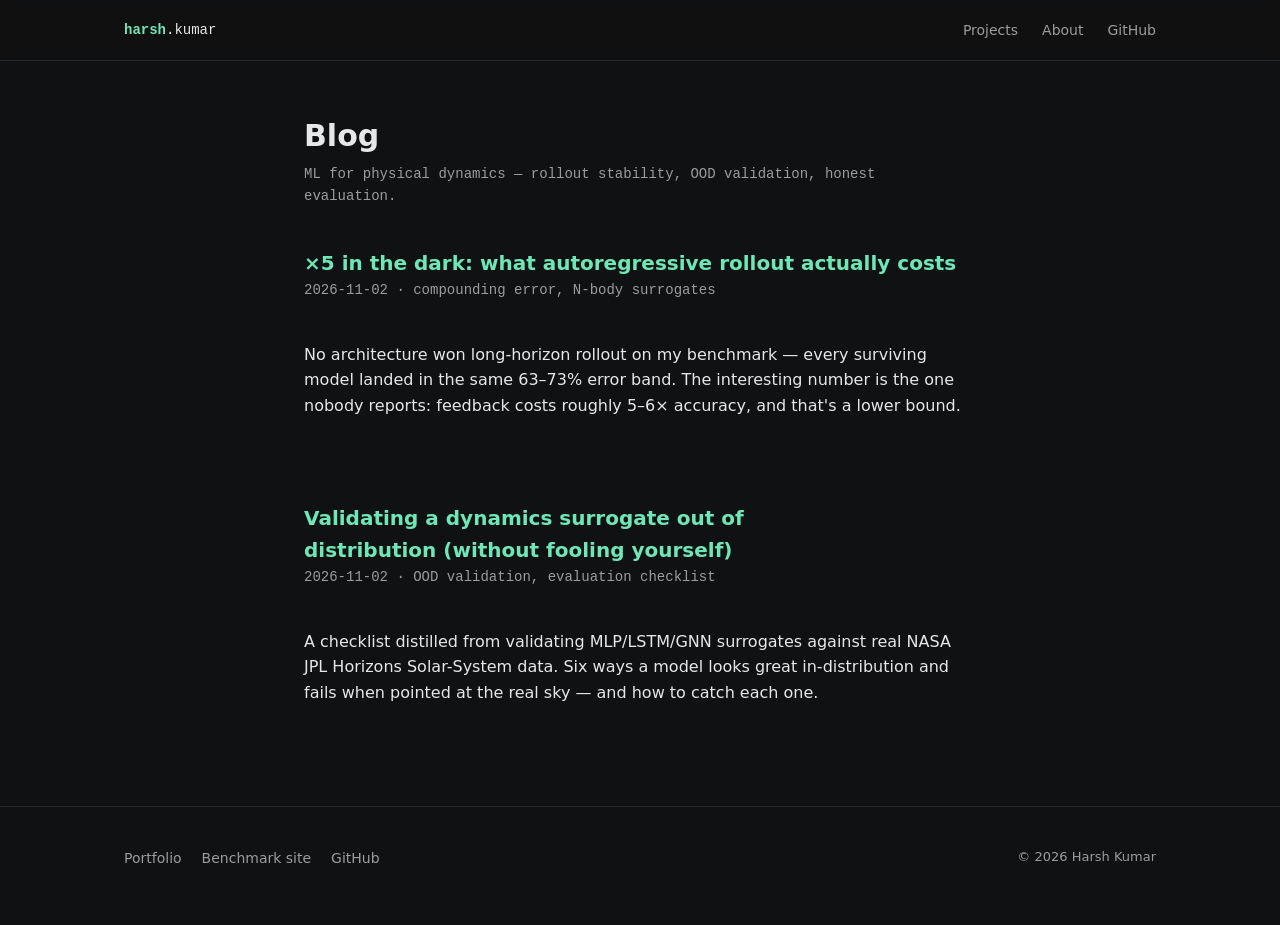
==== blog/index.html @ e35514dc "Add blog section with two posts on surrogate evaluation" ====
<!doctype html>
<html lang="en">
<head>
<meta charset="utf-8">
<meta name="viewport" content="width=device-width, initial-scale=1">
<title>Blog - Harsh Kumar</title>
<meta name="theme-color" content="#101112">
<meta name="description" content="Notes on machine learning for physical dynamics: rollout stability, out-of-distribution validation, and honest evaluation of neural surrogates.">
<link rel="icon" href="data:image/svg+xml,<svg xmlns='http://www.w3.org/2000/svg' viewBox='0 0 100 100'><circle cx='50' cy='50' r='42' fill='%23111' stroke='%23a7f3d0' stroke-width='6'/></svg>">
<link rel="stylesheet" href="style.css">
</head>
<body>

<nav>
  <div class="wrap">
    <a class="name" href="/"><b>harsh</b>.kumar</a>
    <div class="links">
      <a href="/">Projects</a>
      <a href="/#about">About</a>
      <a href="https://github.com/Harsh74-2">GitHub</a>
    </div>
  </div>
</nav>

<section class="list">
  <h1>Blog</h1>
  <p class="meta">ML for physical dynamics — rollout stability, OOD validation, honest evaluation.</p>

  <!-- posts, newest first -->
  <article style="padding:0 0 28px;">
    <h2 style="font-size:20px; margin-bottom:0;"><a class="textlink" href="compounding-cost/">&times;5 in the dark: what autoregressive rollout actually costs</a></h2>
    <p class="meta">2026-11-02 &middot; compounding error, N-body surrogates</p>
    <p>No architecture won long-horizon rollout on my benchmark — every surviving model landed in the same 63&ndash;73% error band. The interesting number is the one nobody reports: feedback costs roughly 5&ndash;6&times; accuracy, and that's a lower bound.</p>
  </article>

  <article style="padding:0 0 28px; border-bottom: none;">
    <h2 style="font-size:20px; margin-bottom:0;"><a class="textlink" href="ood-checklist/">Validating a dynamics surrogate out of distribution (without fooling yourself)</a></h2>
    <p class="meta">2026-11-02 &middot; OOD validation, evaluation checklist</p>
    <p>A checklist distilled from validating MLP/LSTM/GNN surrogates against real NASA JPL Horizons Solar-System data. Six ways a model looks great in-distribution and fails when pointed at the real sky — and how to catch each one.</p>
  </article>
</section>

<footer>
  <div class="wrap">
    <div class="links">
      <a href="/">Portfolio</a>
      <a href="https://harsh74-2.github.io/N-body-surrogates/">Benchmark site</a>
      <a href="https://github.com/Harsh74-2">GitHub</a>
      <!-- TODO: paste your Ko-fi/Sponsors URL here after signup, on every blog page (3 files):
      <a href="https://ko-fi.com/YOURNAME" class="support">Support this work ↗</a> -->
    </div>
    <span class="fine">&copy; 2026 Harsh Kumar</span>
  </div>
</footer>

</body>
</html>
---- blog/style.css ----
/* Shared with index.html theme — keep tokens in sync */
:root {
  --bg: #101112;
  --bg-soft: #17181a;
  --text: #e6e7e8;
  --muted: #9a9c9e;
  --accent: #6ee7b7;
  --line: #26282a;
  --mono: ui-monospace, "Cascadia Code", "JetBrains Mono", Menlo, monospace;
}
* { box-sizing: border-box; margin: 0; }
html { scroll-behavior: smooth; color-scheme: dark; }
a:focus-visible { outline: 2px solid var(--accent); outline-offset: 3px; border-radius: 2px; }
@media (prefers-reduced-motion: reduce) { html { scroll-behavior: auto; } }
body {
  background: var(--bg);
  color: var(--text);
  font: 16px/1.6 system-ui, "Segoe UI", sans-serif;
  -webkit-font-smoothing: antialiased;
}
a { color: inherit; }
.wrap { max-width: 1080px; margin: 0 auto; padding: 0 24px; }

nav { position: sticky; top: 0; z-index: 10; background: color-mix(in srgb, var(--bg) 88%, transparent); backdrop-filter: blur(8px); border-bottom: 1px solid var(--line); }
nav .wrap { display: flex; justify-content: space-between; align-items: center; height: 60px; }
nav .name { font-family: var(--mono); font-size: 14px; text-decoration: none; }
nav .name b { color: var(--accent); font-weight: 600; }
nav .links { display: flex; gap: 24px; font-size: 14px; }
nav .links a { color: var(--muted); text-decoration: none; }
nav .links a:hover { color: var(--text); }
nav .support { color: var(--accent); }

article, .list { max-width: 720px; padding: 56px 24px; margin: 0 auto; }
article h1, .list h1 { font-size: 30px; line-height: 1.25; margin-bottom: 8px; text-wrap: balance; }
article h2 { text-wrap: balance; }
table { font-variant-numeric: tabular-nums; }
.meta { color: var(--muted); font-size: 14px; font-family: var(--mono); margin-bottom: 40px; }
article h2 { font-size: 21px; margin: 40px 0 12px; }
article h3 { font-size: 17px; margin: 28px 0 8px; }
article p { margin: 0 0 16px; }
article li { margin: 0 0 8px; }
article ul { margin: 0 0 16px; padding-left: 24px; }
code { font-family: var(--mono); font-size: 0.9em; background: var(--bg-soft); padding: 1px 5px; border-radius: 4px; }
pre { background: var(--bg-soft); border: 1px solid var(--line); border-radius: 8px; padding: 14px 16px; overflow-x: auto; margin: 0 0 16px; }
pre code { background: none; padding: 0; }
table { border-collapse: collapse; width: 100%; margin: 0 0 16px; font-size: 14px; }
th, td { border: 1px solid var(--line); padding: 6px 10px; text-align: left; }
th { font-family: var(--mono); font-weight: 600; color: var(--muted); }
.note { border-left: 3px solid var(--accent); padding: 10px 16px; margin: 0 0 16px; background: var(--bg-soft); border-radius: 0 8px 8px 0; }
.textlink { color: var(--accent); text-decoration: none; font-weight: 600; }
.back { display: inline-block; margin-top: 48px; color: var(--muted); text-decoration: none; font-size: 14px; }
.back:hover { color: var(--text); }

footer { border-top: 1px solid var(--line); padding: 40px 0 56px; }
footer .wrap { display: flex; justify-content: space-between; align-items: center; flex-wrap: wrap; gap: 16px; }
footer .links { display: flex; gap: 20px; }
footer a { color: var(--muted); text-decoration: none; font-size: 14px; }
footer a:hover { color: var(--accent); }
footer .fine { color: var(--muted); font-size: 13px; }
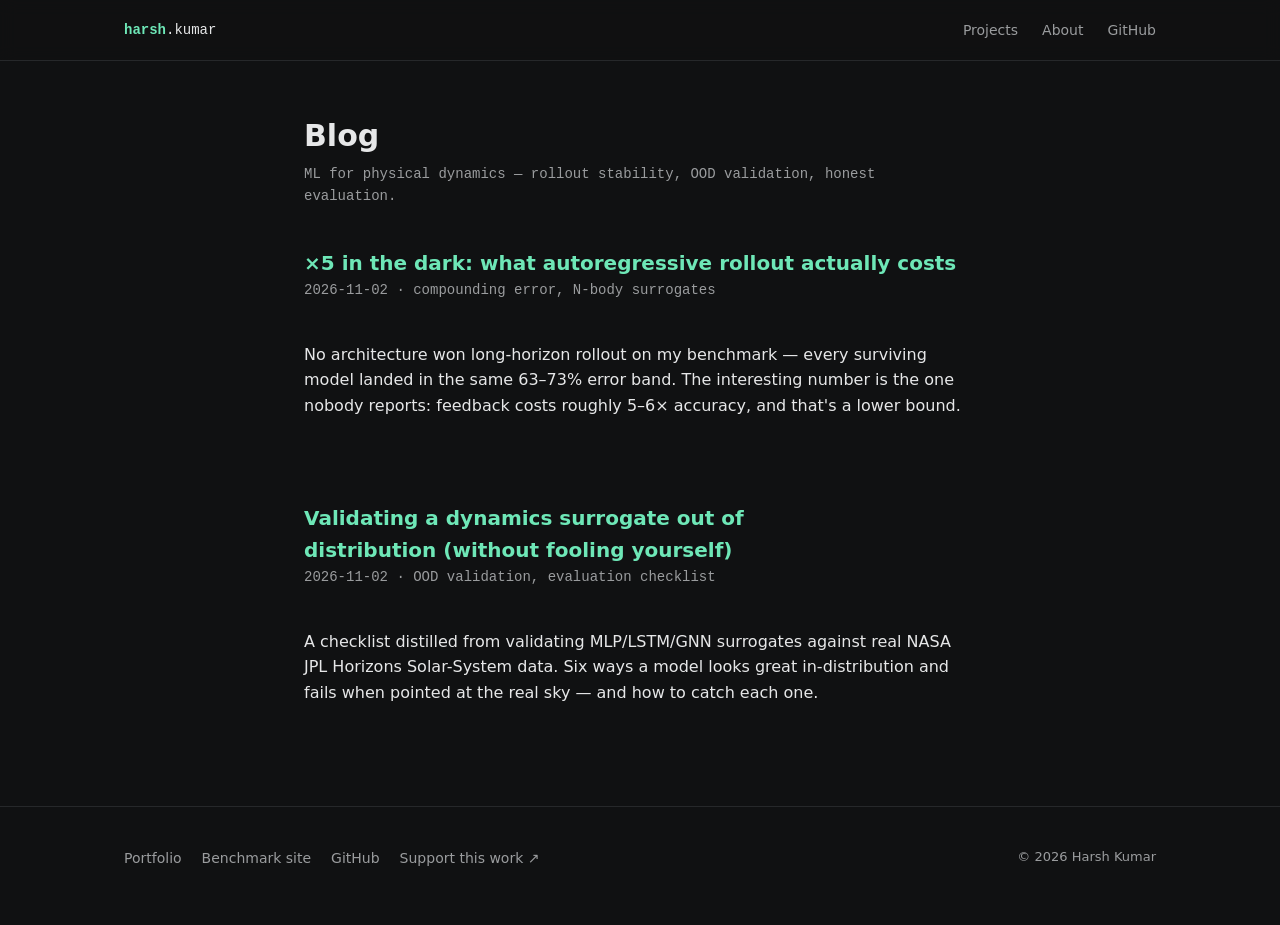
==== commit 0864df9f: "Link Ko-fi support across blog and portfolio footer" ====
--- a/blog/index.html
+++ b/blog/index.html
@@ -46,8 +46,7 @@
       <a href="/">Portfolio</a>
       <a href="https://harsh74-2.github.io/N-body-surrogates/">Benchmark site</a>
       <a href="https://github.com/Harsh74-2">GitHub</a>
-      <!-- TODO: paste your Ko-fi/Sponsors URL here after signup, on every blog page (3 files):
-      <a href="https://ko-fi.com/YOURNAME" class="support">Support this work ↗</a> -->
+      <a href="https://ko-fi.com/harsh40194" class="support">Support this work &nearr;</a>
     </div>
     <span class="fine">&copy; 2026 Harsh Kumar</span>
   </div>
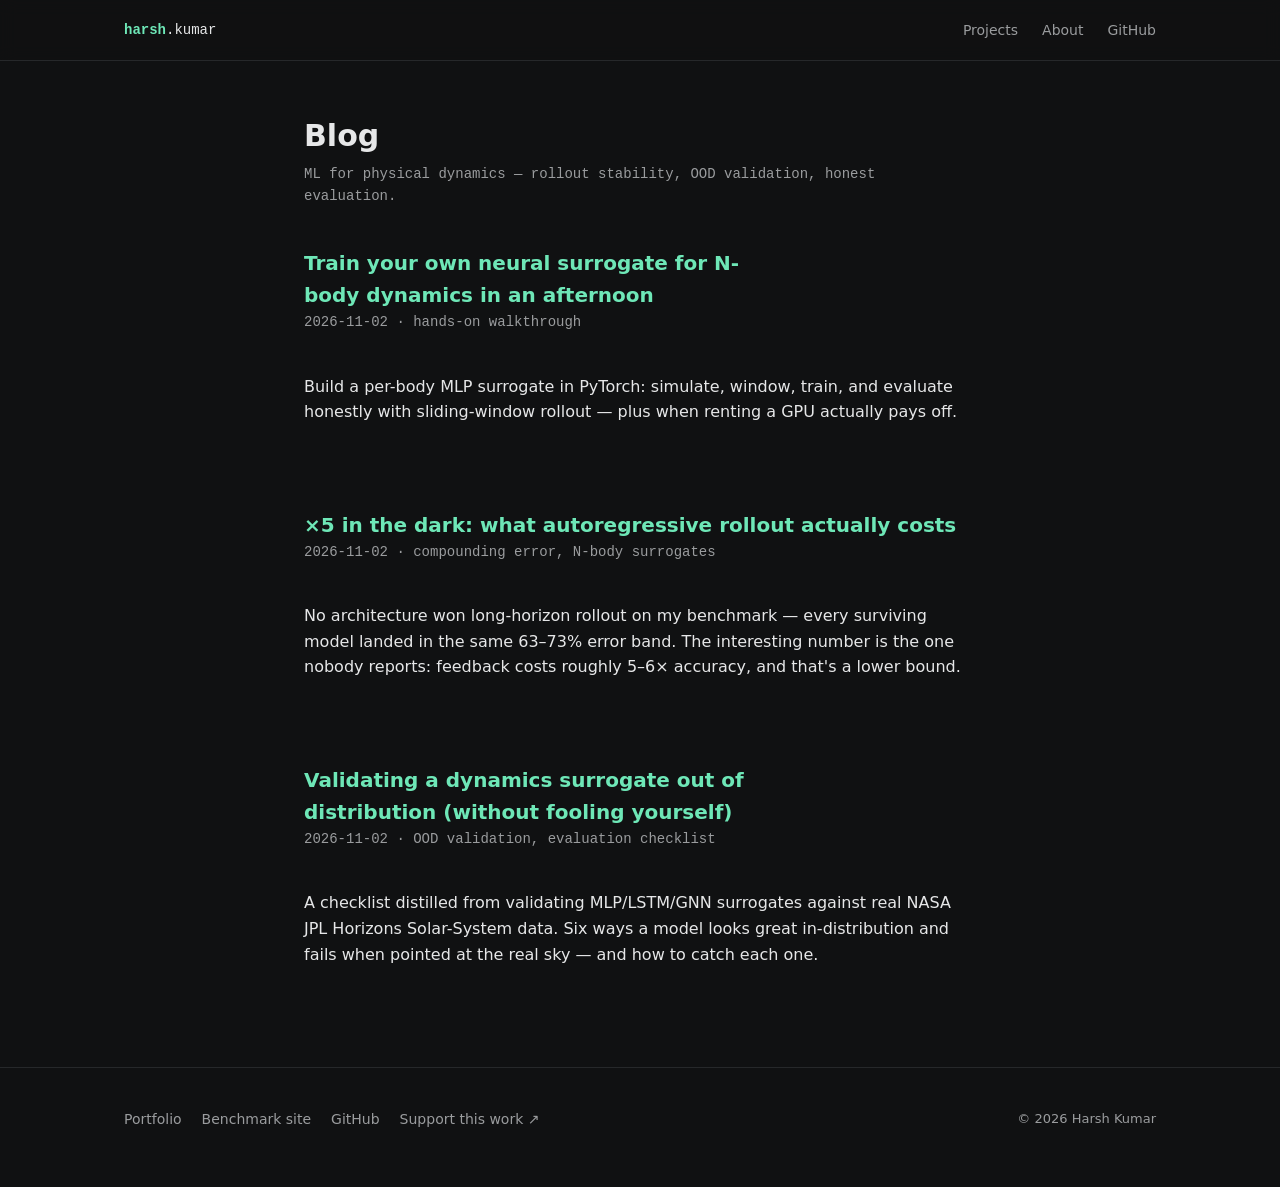
==== commit 59ec6819: "Add post 3: train a neural surrogate in an afternoon (hands-on walkthrough)" ====
--- a/blog/index.html
+++ b/blog/index.html
@@ -28,6 +28,12 @@
 
   <!-- posts, newest first -->
   <article style="padding:0 0 28px;">
+    <h2 style="font-size:20px; margin-bottom:0;"><a class="textlink" href="gpu-walkthrough/">Train your own neural surrogate for N-body dynamics in an afternoon</a></h2>
+    <p class="meta">2026-11-02 &middot; hands-on walkthrough</p>
+    <p>Build a per-body MLP surrogate in PyTorch: simulate, window, train, and evaluate honestly with sliding-window rollout &mdash; plus when renting a GPU actually pays off.</p>
+  </article>
+
+  <article style="padding:0 0 28px;">
     <h2 style="font-size:20px; margin-bottom:0;"><a class="textlink" href="compounding-cost/">&times;5 in the dark: what autoregressive rollout actually costs</a></h2>
     <p class="meta">2026-11-02 &middot; compounding error, N-body surrogates</p>
     <p>No architecture won long-horizon rollout on my benchmark — every surviving model landed in the same 63&ndash;73% error band. The interesting number is the one nobody reports: feedback costs roughly 5&ndash;6&times; accuracy, and that's a lower bound.</p>
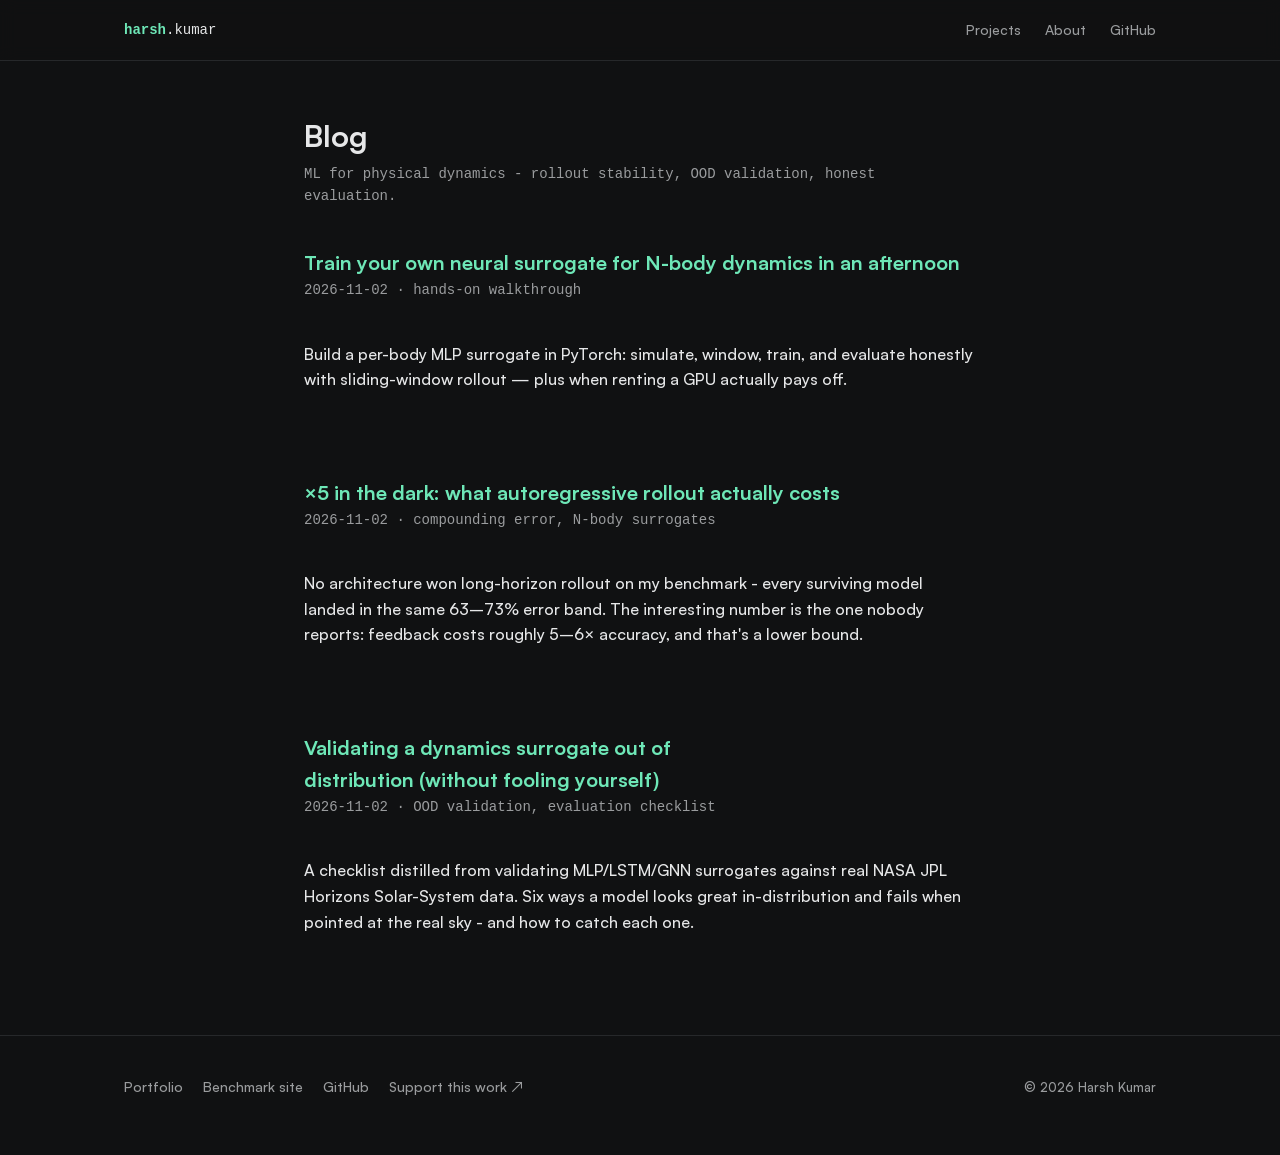
==== commit 39b8088a: "Taste pass: self-hosted Satoshi type everywhere, single-eyebrow resume, airy rhythm, blog dash hygie" ====
--- a/blog/index.html
+++ b/blog/index.html
@@ -24,7 +24,7 @@
 
 <section class="list">
   <h1>Blog</h1>
-  <p class="meta">ML for physical dynamics — rollout stability, OOD validation, honest evaluation.</p>
+  <p class="meta">ML for physical dynamics - rollout stability, OOD validation, honest evaluation.</p>
 
   <!-- posts, newest first -->
   <article style="padding:0 0 28px;">
@@ -36,13 +36,13 @@
   <article style="padding:0 0 28px;">
     <h2 style="font-size:20px; margin-bottom:0;"><a class="textlink" href="compounding-cost/">&times;5 in the dark: what autoregressive rollout actually costs</a></h2>
     <p class="meta">2026-11-02 &middot; compounding error, N-body surrogates</p>
-    <p>No architecture won long-horizon rollout on my benchmark — every surviving model landed in the same 63&ndash;73% error band. The interesting number is the one nobody reports: feedback costs roughly 5&ndash;6&times; accuracy, and that's a lower bound.</p>
+    <p>No architecture won long-horizon rollout on my benchmark - every surviving model landed in the same 63&ndash;73% error band. The interesting number is the one nobody reports: feedback costs roughly 5&ndash;6&times; accuracy, and that's a lower bound.</p>
   </article>
 
   <article style="padding:0 0 28px; border-bottom: none;">
     <h2 style="font-size:20px; margin-bottom:0;"><a class="textlink" href="ood-checklist/">Validating a dynamics surrogate out of distribution (without fooling yourself)</a></h2>
     <p class="meta">2026-11-02 &middot; OOD validation, evaluation checklist</p>
-    <p>A checklist distilled from validating MLP/LSTM/GNN surrogates against real NASA JPL Horizons Solar-System data. Six ways a model looks great in-distribution and fails when pointed at the real sky — and how to catch each one.</p>
+    <p>A checklist distilled from validating MLP/LSTM/GNN surrogates against real NASA JPL Horizons Solar-System data. Six ways a model looks great in-distribution and fails when pointed at the real sky - and how to catch each one.</p>
   </article>
 </section>
 
--- a/blog/style.css
+++ b/blog/style.css
@@ -8,6 +8,8 @@
   --line: #26282a;
   --mono: ui-monospace, "Cascadia Code", "JetBrains Mono", Menlo, monospace;
 }
+@font-face { font-family: "Satoshi"; src: url("../fonts/Satoshi-500.woff2") format("woff2"); font-weight: 500; font-display: swap; }
+@font-face { font-family: "Satoshi"; src: url("../fonts/Satoshi-700.woff2") format("woff2"); font-weight: 700; font-display: swap; }
 * { box-sizing: border-box; margin: 0; }
 html { scroll-behavior: smooth; color-scheme: dark; }
 a:focus-visible { outline: 2px solid var(--accent); outline-offset: 3px; border-radius: 2px; }
@@ -15,7 +17,7 @@
 body {
   background: var(--bg);
   color: var(--text);
-  font: 16px/1.6 system-ui, "Segoe UI", sans-serif;
+  font: 16px/1.6 "Satoshi", system-ui, "Segoe UI", sans-serif;
   -webkit-font-smoothing: antialiased;
 }
 a { color: inherit; }
